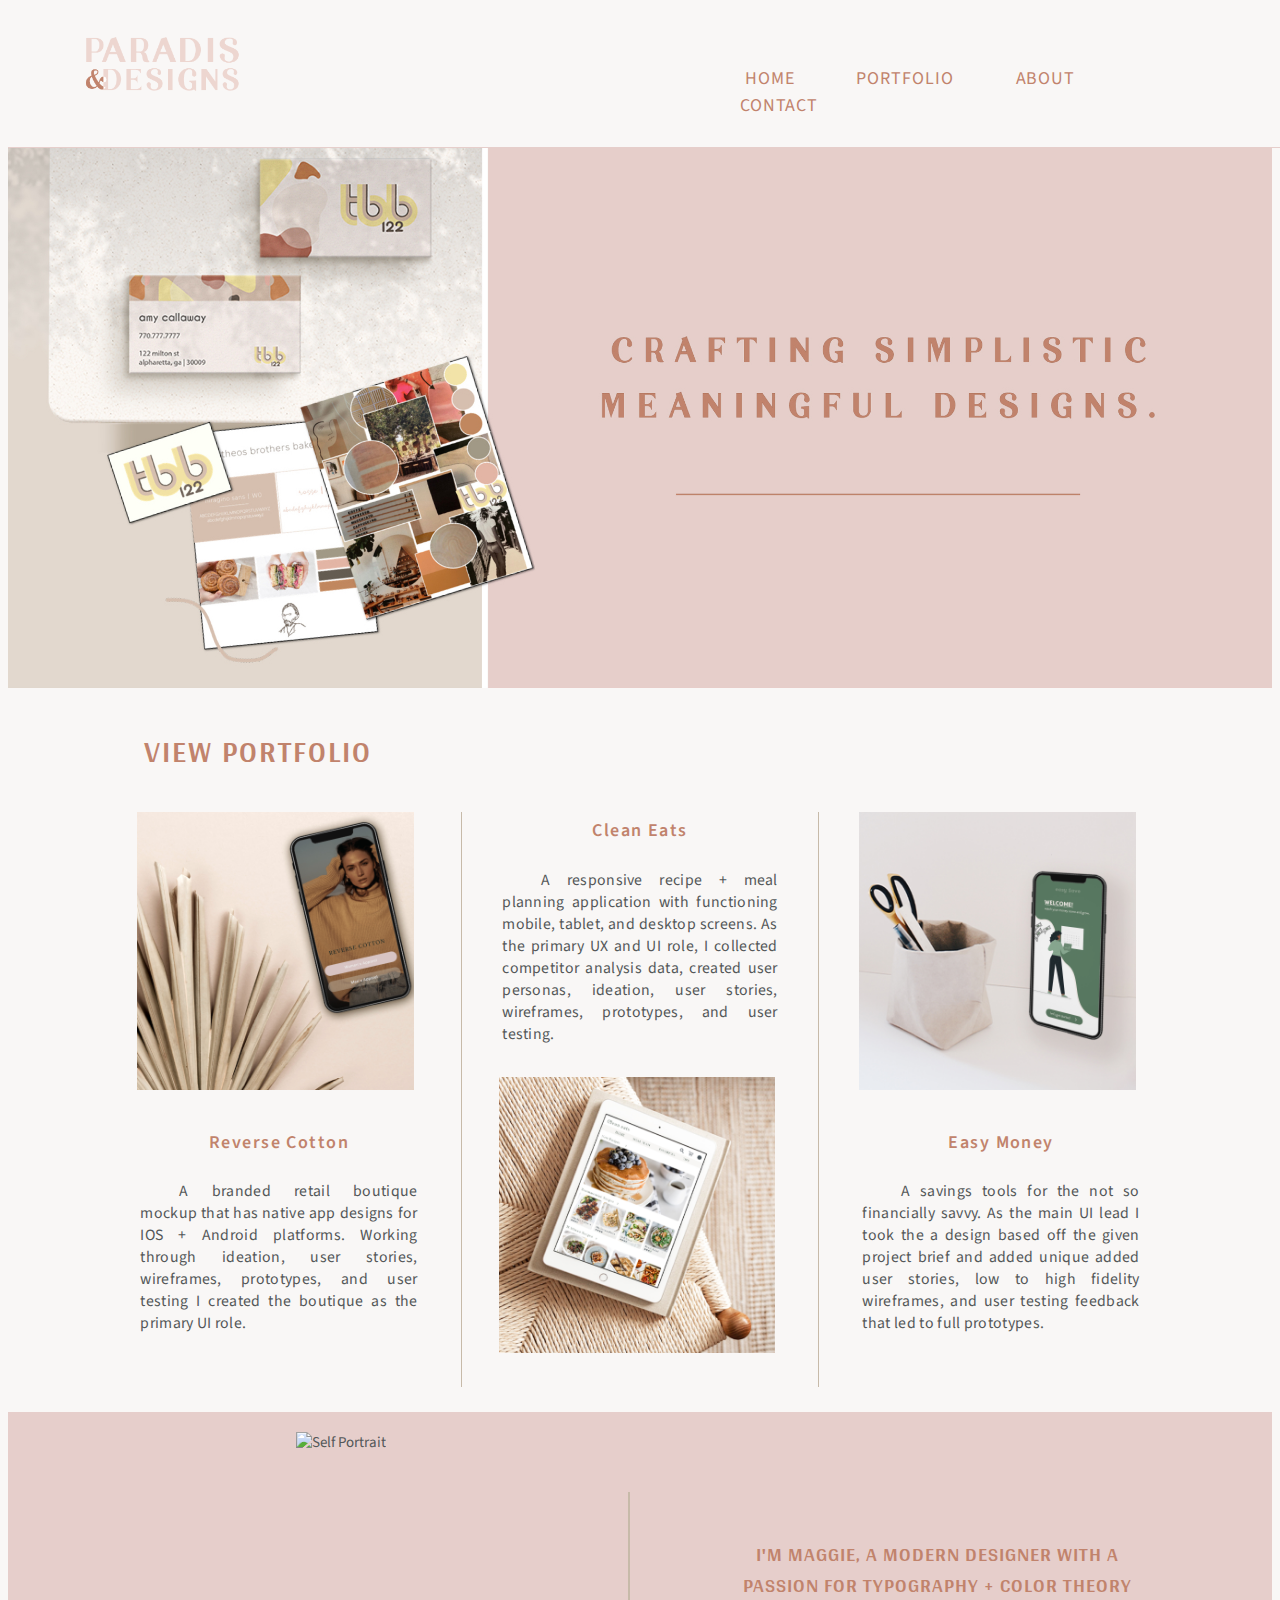
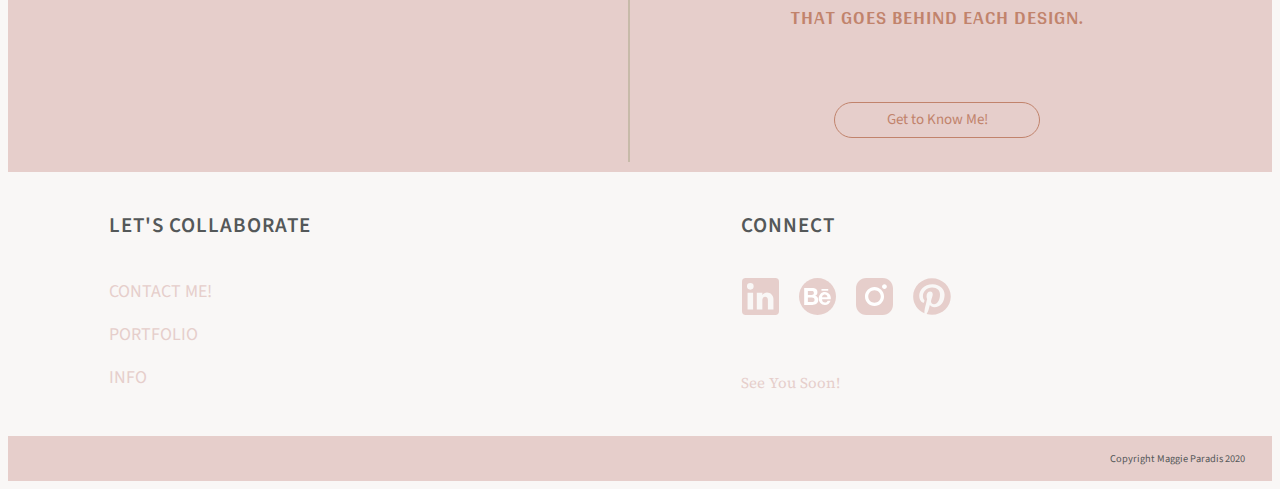
==== index.html @ 79bbbc3b "update layout style.css" ====
<!DOCTYPE html>
<html lang="en" dir="ltr">

<head>
  <meta http-equiv="Content-Type" content="text/html; charset=" charset="utf-8">
  <meta name="author" content="Maggie Paradis">
  <meta name="description" content="Design Portfolio, Ux/Ui Portfolio">
  <meta name="viewport" content="width=device-width, initial-scale=1">
  <title>maggieparadis</title>
  <link rel="stylesheet" type="text/css" href="https://necolas.github.io/normalize.css/8.0.1/normalize.css">
  <link rel="preconnect" href="https://fonts.gstatic.com">
  <link href="https://fonts.googleapis.com/css2?family=Source+Sans+Pro:wght@400;600&family=Source+Serif+Pro&display=swap" rel="stylesheet">
  <link rel="preconnect" href="https://fonts.gstatic.com">
  <link href="https://fonts.googleapis.com/css2?family=Arya:wght@700&display=swap" rel="stylesheet">
  <link rel="stylesheet" type="text/css" href="css/style.css">
  <link rel="apple-touch-icon" sizes="180x180" href="./favicon/apple-touch-icon.png">
  <link rel="icon" type="image/png" sizes="32x32" href="./favicon/favicon-32x32.png">
  <link rel="icon" type="image/png" sizes="16x16" href="./favicon/favicon-16x16.png">
  <link rel="manifest" href="./favicon/site.webmanifest">
  <link rel="mask-icon" href="./favicon/safari-pinned-tab.svg" color="#5bbad5">
  <meta name="msapplication-TileColor" content="#da532c">
  <meta name="theme-color" content="#ffffff">
  <script src="https://kit.fontawesome.com/acaf829432.js" crossorigin="anonymous"></script>
</head>

<body>
  <header>
    <div id="logo">
          <img class="logo" src="img/home/mylogo@x1.png" alt="Maggie Paradis Logo">
        </div>
        <nav class="navtoggle" id="myNavtoggle">
          <ul>
            <li><a href="index.html">Home</a></li>
            <li><a href="portfolio.html">Portfolio</a></li>
            <li><a href="about.html">About</a></li>
            <li><a href="#contact" onclick="navtoggle()">Contact</a></li>
            <li><a href="javascript:void(0);" class="icon" onclick="navtoggle()"><i class="fas fa-bars"></i></a></li>
          </ul>
        </nav>
  </header>
  <main>
    <div id="hero">
      <picture>
        <source srcset="img/home/hero@1x.jpg" media="(max-width:767px)">
        <img src="img/home/hero@2x.jpg" alt="Hero Graphic">
      </picture>
    </div>
    <div id="work">
      <h1>View Portfolio</h1>
      <div class="row">
        <div class="col-md-4">
          <div class="container">
            <a href="reversecotton.html" target="_self">
              <picture>
                <source srcset="img/home/reversecotton_home@1x.jpg" media="(max-width:767px)">
                <img src="img/home/reversecotton_home@2x.jpg" alt="Reverse Cotton Project">
              </picture>
              <h4>Reverse Cotton</h4>
            </a>
            <p>
              A branded retail boutique mockup that has native app designs for
              IOS + Android platforms. Working through ideation, user stories, wireframes, prototypes, and user testing I created the boutique as the primary UI role.
            </p>
          </div>
        </div>
        <div class="col-md-4">
          <div class="vl">
          <div class="container">
            <a href="cleaneats.html" target="_self">
              <h4>Clean Eats</h4>
            </a>
            <p>A responsive recipe + meal planning application
              with functioning mobile, tablet, and desktop screens. As the primary UX and UI role,
              I collected competitor analysis data, created user personas, ideation, user stories,
              wireframes, prototypes, and user testing.
            </p>
            <a href="cleaneats.html" target="_self">
              <picture>
                <source srcset="img/home/cleaneats_home@1x.jpg" media="(max-width:767px)">
                <img src="img/home/cleaneats_home@2x.jpg" alt="Clean Eats Project">
              </picture>
            </a>
          </div>
        </div>
      </div>
        <div class="col-md-4">
          <div class="container">
            <a href="easysave.html" target="_self">
              <picture>
                <source srcset="img/home/easysave_home@1x.jpg" media="(max-width:767px)">
                <img src="img/home/easysave_home@2x.jpg" alt="Easy Money Project">
              </picture>
              <h4>Easy Money</h4>
            </a>
            <p>A savings tools for the not so financially savvy. As the main UI lead I took the a design based off the given project brief and added unique added user stories,
              low to high fidelity wireframes, and user testing feedback that led to full prototypes.</p>
          </div>
        </div>
      </div>
    </div>
    <div id="about">
      <div class="container">
        <div class="col-md-6">
          <div class="vl"></div>
          <div id="homeportrait">
            <picture>
              <source srcset="img/home/homeportrait_@1x.png" media="(max-width:767px)">
              <img src="img/home/homeportrait_@2x.png" alt="Self Portrait">
            </picture>
          </div>
          </div>
        <h2>
          I'm Maggie, a modern Designer with a<span>
            passion for typography + color theory</span><span> that goes behind each design.</span>
        </h2>
        <div class="container">
          <a href="about.html" class="button" target="_self">Get to Know Me!</a>
        </div>
      </div>
    </div>
  </main>
  <footer>
    <div id="contact">
      <div class="row">
        <div class="col-md-6">
          <h4>Let's Collaborate</h4>
          <div class="button-contact">
            <a href="mailto:maggieparadis@gmail.com">Contact Me!</a>
          </div>
          <div class="button-contact">
            <a href="portfolio.html">Portfolio</a>
          </div>
          <div class="button-contact">
            <a href="about.html">Info</a>
          </div>
        </div>
        <div class="col-md-6">
          <h4>Connect</h4>
          <div class="button-social">
            <a href="https://www.linkedin.com/in/maggie-paradis/" target="_blank" class="button-social-li">
              <img src="img/icons/linkedin-logo.svg" alt="Maggie Paradis Linkedin"></a>
            <a href="https://www.behance.net/maggieparadis" target="_blank">
              <img src="img/icons/behance-logo.svg" alt="Maggie Paradis Behance"></a>
            <a href="https://www.instagram.com/cheeseburger_n_paradis/?hl=en" target="_blank">
              <img src="img/icons/instagram-logo.svg" alt="Maggie Paradis Instagram"></a>
            <a href="https://www.pinterest.com/maggieparadis/" target="_blank">
              <img src="img/icons/pinterest-logo.svg" alt="Maggie Paradis Pinterest"></a>
          </div>
          <br>
          <h5> See You Soon! </h5>
        </div>
      </div>
    </div>
    <div id="copyright">
      <div class="row">
        <p>Copyright Maggie Paradis 2020</p>
      </div>
    </div>
  </footer>
  <script src="https://code.jquery.com/jquery-3.5.1.min.js" integrity="sha256-9/aliU8dGd2tb6OSsuzixeV4y/faTqgFtohetphbbj0=" crossorigin="anonymous"></script>
  <script src="js/scripts.js"></script>
</body>

</html>
---- css/style.css ----
/*
Colors used:
background-color: #f9f7f6;
Primary Color (pink): #e6cecb;
Secondary Color (tan): #c7baa9;
Secondary Color (burnt orange): #c1836c;
Typography Color (gray): #545859;
*/
* {
  box-sizing: border-box;
}

body {
  background-color: #f9f7f6;
  font-family: 'Source Sans Pro', sans-serif;
  font-size: 14px;
  /* Sets the font size to 16px */
  font-weight: 400;
  /* Sets the font weight to 300 */
  line-height: 1.5;
  /* Sets the line-height to 1.6 * the font-size */
  color: #545859;
}

header {
  position: fixed;
  width: 100%;
}

main {
  background-color: #f9f7f6;
  margin-top: 64px;
  display: inline-block;
}

footer {
  background-color: #f9f7f6;
  height: auto;
  padding-top: 10px;
}

h1 {
  font-family: 'Arya', sans-serif;
  font-size: 1.5em;
  font-weight: 700;
  letter-spacing: 2px;
  text-transform: uppercase;
  color: #c1836c;
}

h2 {
  font-family: 'Arya', sans-serif;
  font-size: 1em;
  font-weight: 700;
  text-transform: uppercase;
  letter-spacing: 1px;
}

h3 {
  font-family: 'Arya', sans-serif;
  font-weight: 700;
  letter-spacing: 1px;
  text-transform: uppercase;
}

h4 {
  font-weight: 600;
  font-size: 1.05em;
  letter-spacing: .08em;
}

h5 {
  font-family: 'Source Serif Pro', serif;
  font-size: 12px;
  font-weight: 400;
  text-transform: uppercase;
  text-decoration: underline;
}

img {
  width: 100%
}

/*layout styling*/
#logo {
  background-color: #f9f7f6;
  padding: 2px 14px;
  width: 100%;
  border-bottom: 1px solid #e6cecb;
}

.logo {
  margin: 15px 0px 6px 10px;
  /* Adds 10px top, 5px right, 15px bottom, 5px left */
  width: 30%;
}

.navtoggle li:not(:last-child) {
  display: none;
}

.navtoggle, .navtoggle.responsive {
  position: relative;
}

.navtoggle li .icon {
  position: fixed;
  display: inline-block;
  left: 80%;
  top: 3.5%;
  font-size: 20px;
}

.navtoggle.responsive nav {
  padding: 24px 0px 0px;
}

.navtoggle.responsive li {
  display: block;
  padding: 10px 0;
  border-bottom: 1px solid #e6cecb;
}

.navtoggle.responsive li:last-child {
  padding: 0 0px 10px;
  border-bottom: none;
}

nav>ul {
  background-color: #f9f7f6;
  list-style-type: none;
  padding: 0px 15px 0px 8px;
  margin: 0% 0% 0% 60%;
  text-indent: 5px;
  display: block;
}

nav>ul>li>a {
  font-family: 'Source Sans Pro', sans-serif;
  font-size: 12px;
  text-transform: uppercase;
  font-weight: 400;
  color: #c1836c;
}

.container {
  padding: 0 14px;
}

/* home page layout */
#hero,
#work {
  /* id selector */
  display: inline-block;
}

#work h1 {
  text-align: left;
  margin: 6px 14px 14px 26px;
}

#work .row,
#portfolio .row {
  display: inline-block;
  text-align: left;
  margin: 0px 10px;
}

#about {
  /* id selector */
  display: inline-block;
  background-color: #e6cecb;
  text-align: center;
}

#homeportrait {
  display: inline-block;
  margin-top: 10px;
  width: 60%;
}

#about h2 {
  display: inline-block;
  color: #c1836c;
  text-transform: uppercase;
  letter-spacing: 1px;
  margin: 0px;
  padding: 0px 13px 20px 13px;
}

/* about page layout */
#meetmaggie {
  text-align: center;
  padding: 8% 8% 2% 8%;
  font-size: 12px;
}

#meetmaggie p {
  padding-left: 1%;
  padding-right: 1%;
  text-align: justify;
}

#meetmaggie .lets_connect h4 {
  text-align: center;
  text-transform: uppercase;
  letter-spacing: .01em;
  margin-top: 8%;
  color: #e6cecb;
}

#skills_tools {
  background-color: #e6cecb;
  text-align: center;
  padding: 10px 14px 10px 14px;
  font-size: 12px;
  border-bottom: 1px solid #e6cecb;
}

/* portfolio page layout */
#portfolio {
  border-bottom: 1px solid #e6cecb;
}

#portfolio h1 {
  text-align: left;
  margin: 10px 14px 14px 12px;
}

#portfolio h4 {
  display: inline-block;
  letter-spacing: 1px;
  margin: 5px 0px 20px 0px;
  color: #545859;
}

#portfolio p {
  display: inline-block;
  letter-spacing: 1px;
  margin: 5px 0px 20px 0px;
  color: #545859;
}

/* independent project page layouts pp=ui/ux pp_graphics=graphic design */
#pp {
  line-height: 0px;
  padding: 4% 10%;
  border-bottom: 1px solid #e6cecb;
}

#pp_graphics {
  padding: 1% 10%;
  border-bottom: 1px solid #e6cecb;
}

#pp h1, #pp_graphics h1 {
  text-align: center;
  display: block;
  font-size: 14px;
}

#pp p, #pp_graphics p {
  margin: 0px 0px 5px 0px;
  line-height: 1.3em;
  letter-spacing: .5px;
  font-size: 10px;
}

#pp p {
  padding: 1% 13% 3% 13%;
  text-align: center;
}

#pp_graphics p {
  padding: 0% 4% 3% 4%;
  text-align: justify;
}

#pp span {
  display: block;
}

/* footer layout */
#contact {
  text-align: left;
}

#contact .col-md-6 {
  padding-left: 8%;
}

#contact h4 {
  text-transform: uppercase;
  margin-bottom: 10px;
}

#contact h5 {
  color: #e6cecb;
  text-decoration: none;
  text-transform: none;
  margin-top: 2%;
}

#copyright {
  background-color: #e6cecb;
  padding: 2px;
  font-size: 8px;
  text-align: right;
}

#copyright p {
  padding-right: 3%;
  letter-spacing: 5%;
}

/* links and buttons */
a {
  color: #c1836c;
  text-decoration: none;
  /* No underlining */
}

a:hover {
  color: #c7baa9;
  text-decoration: underline;
  /* Underlining when hovering over a link */
}

.button {
  margin-bottom: 18px;
  display: inline-block;
  background-color: transparent;
  color: #c1836c;
  text-align: center;
  padding: 6px;
  border: 1px solid #c1836c;
  border-radius: 18px;
  width: 50%;
  transition: 0.2s opacity;
}

.button:hover {
  background-color: #c7baa9;
  color: #e6cecb;
  border: 1px solid #e6cecb;
  text-decoration: none;
}

.button-contact>a {
  align-items: center;
  display: inline-block;
  text-transform: uppercase;
  font-size: 12px;
  color: #e6cecb;
  margin: 0px;
}

.button-contact:hover {
  opacity: .6;
}

.button-social>a {
  display: inline-block;
  margin-left: 1px;
  margin-right: 4px;
  width: 7%;
}

/* ==============================
Medium devices (640px and larger)
================================= */
@media only screen and (min-width: 640px) {
  .col-md-6 {
    width: 50%;
  }

  .col-md-4 {
    width: 30%;
  }

  .col-md-6 {
    float: left;
  }

  main {
    background-color: #f9f7f6;
    margin-top: 14%;
    height: auto;
  }

  body {
    font-size: 15px;
  }

  header {
    background-color: #f9f7f6;
    padding: 6px 14px;
    width: 100%;
    display: inline-block;
    border-bottom: 1px solid #e6cecb;
  }

  #logo {
    border-bottom: none;
    display: inline-block;
    padding: 0px;
    width: auto;
  }

  .logo {
    margin-top: 8%;
    width: 150px;
  }

  .navtoggle li:not(:last-child) {
    display: inline-block;
  }

  .navtoggle li:last-child {
    display: none;
  }

  nav {
    display: inline-block;
    width: 52%;
    float: right;
    margin-top: 0%;
  }

  nav>ul {
    margin: 2.5em 0 1.2em 0;
    padding: 0px;
  }

  nav>ul>li>a {
    padding-right: 1em;
    font-family: 'Source Sans Pro', sans-serif;
    font-size: 15px;
    text-transform: uppercase;
    font-weight: 400;
    color: #c1836c;
  }

  /* home page layout */
  #hero {
    width: 100%;
  }

  #work {
    display: inline-table;
    margin: 0px;
    padding: 10px 8px 35px 8px;
  }

  #work h1 {
    margin-top: 8px;
    padding-left: 5%;
    padding-bottom: 10px;
  }

  #work h4 {
    margin: 5px 0px;
  }

  #work p {
    margin-top: 8px;
    font-size: 11px;
    line-height: normal;
    text-align: justify;
    text-indent: 14%;
    letter-spacing: .02em;
    padding: 0px 3px;
  }

  #work .row {
    text-align: center;
  }

  .col-md-4 {
    display: inline-table;
    vertical-align: text-top;
  }
  #work .vl {
    display: inline-grid;
    border-left: 1px solid #c7baa9;
    border-right: 1px solid #c7baa9;
  }

  #about {
    padding: 10px 0px;
  }

  #about .col-md-6 {
    display: inline-block;
  }

  #about h2 {
    float: right;
    font-size: 10px;
    text-align: center;
    margin-top: 2%;
    padding: 8% 8% 5% 0%;
    line-height: 1.6em;
  }

  #about .vl {
    display: inline-table;
    border: 1px solid #c7baa9;
    width: 1px;
    height: 170px;
    float: right;
    margin-right: 10px;
    margin-top: 30px;
  }

  #about span {
    display: block;
  }

  /* about page layout */
  #meetmaggie {
    display: inline-block;
    padding: 3%;
    height: auto;
    border-bottom: none
  }

  #meetmaggie h1 {
    margin-top: 8px;
    letter-spacing: 1px;
  }

  #meetmaggie p {
    padding: 1.5% 6% 0% 8%;
    font-kerning: auto;
    letter-spacing: .25px;
    text-align: justify;
  }

  #meetmaggie .lets_connect h4 {
    margin-top: 5%;
    word-spacing: .03em;
  }

  #skills_tools {
    background-color: #e6cecb;
    height: auto;
    text-align: center;
    letter-spacing: 1px;
    border-bottom: 1px solid #e6cecb;
  }

  #skills_tools h3 {
    font-size: 1.3em;
    margin-bottom: 18px;
  }

  #skills_tools p {
    font-size: 11px;
    line-height: 1.87em;
  }

  #skills_tools span {
    display: block;
  }

  /* portfolio page layout */
  #portfolio {
    background-color: #f9f7f6;
  }

  #portfolio .col-md-6 {
    padding: 1%;
  }

  #portfolio h1 {
    padding: 3% 2% 2% 3%;
    margin: 0;
  }

  /* independent project page layouts pp=ui/ux pp_graphics=graphic design */

#pp h1,
#pp_graphics h1 {
  font-size: 1.2em;
  letter-spacing: .25em;
  word-spacing: .2em;
}

#pp p,
#pp_graphics p {
  font-size: .75em;
  line-height: 1.5em;
}

/* footer layout */
#contact {
  display: block;
}

#contact .col-md-6 {
  text-align: left;
}

#contact h4 {
  margin-bottom: 1em;
  letter-spacing: 1px;
}

.row::after {
  content: "";
  clear: both;
  display: table;
}

#copyright p {
  margin: 0px;
  padding: 1% 2%;
}

/* buttons */
.button {
  width: 25%;
}

.button:hover {
  background-color: #c7baa9;
  color: #ffffff;
  border: 1px solid #e6cecb;
  text-decoration: none;
}

.button-contact {
  text-align: left;
  display: block;
}

.button-social>a {
  margin-right: .5em;
  width: 12%;
}
}

/* ==============================
Large devices (1024px or larger)
================================= */
@media only screen and (min-width: 1024px) {
  main {
    margin-top: 8%;
  }

  .container {
    max-width: 1200px;
    margin-left: auto;
    margin-right: auto;
  }

  header {
    background-color: #f9f7f6;
    padding: 10px 20px;
    width: 100%;
    display: inline-block;
    border-bottom: 1px solid #e6cecb;
  }

  #logo {
    border-bottom: none;
    display: inline-block;
    padding-bottom: 5px;
    width: auto;
  }

  .logo {
    margin-top: 8%;
    margin-left: 30%;
    width: 170px;
  }

  .navtoggle li:not(:last-child) {
    display: inline-block;
  }

  .navtoggle li:last-child {
    display: none;
  }

  nav {
    display: inline-block;
    width: 43%;
    float: right;
    margin-top: .75%;
  }

  nav>ul {
    margin: 2.5em 0 1.2em 0;
    padding: 0px;
  }

  nav>ul>li>a {
    padding-right: 3em;
    font-family: 'Source Sans Pro', sans-serif;
    font-size: 1.2em;
    letter-spacing: .05em;
    text-transform: uppercase;
    font-weight: 400;
    color: #c1836c;
  }

  /* home page layout */
  #work {
    padding: 2%;
  }

  #work h1 {
    font-size: 2em;
    padding-left: 7%;
    padding-bottom: 2%;
  }

  #work h4 {
    font-size: 1.2em;
  }

  #work p {
    font-size: 1.05em;
    padding: 5% 8%;
    line-height: 1.4em;
    text-align: justify;
  }

  #work img {
    padding: 0% 9% 8% 7%;
  }

  #about {
    width: 100%;
  }

  #about h2 {
    font-size: 1.3em;
    padding-top: 8%;
    padding-bottom: 1%;
    line-height: 1.6em;
  }
  #about .vl {
    display: inline-table;
    border: 1px solid #c7baa9;
    width: 1px;
    height: 270px;
    float: right;
    margin-right: 10px;
    margin-top: 70px;
  }
  #meetmaggie {
    display: inline-block;
    padding: 3%;
    margin-top: 22px;
    height: auto;
    border-bottom: none
  }

  #meetmaggie img {
    padding-top: 2%;
    width: 80%;
  }

  #meetmaggie h1 {
    font-size: 2em;
    margin-top: 10%;
    padding-left: 1%;
  }

  #meetmaggie p {
    font-size: 1.2em;
    line-height: 1.8em;
    padding-top: 8%;
    padding-left: 8%;
    padding-right: 15%;
  }

  #meetmaggie .lets_connect h4 {
    text-align: center;
    font-size: 1.5em;
    text-transform: uppercase;
    padding-right: 8%;
    margin-top: 10%;
    color: #e6cecb;
    word-spacing: .15em;
  }

  #skills_tools h3 {
    font-size: 1.6em;
  }

  #skills_tools p {
    font-size: 1.25em;
  }

  #portfolio {
    padding: 0% 2%;
    width: 100%;
  }

  #portfolio .row {
    padding: 0% 7%;
  }

  #portfolio h1 {
    font-size: 1.9em;
    padding-bottom: 1%;
    margin-left: 6%;
  }

  #pp, #pp_graphics {
    padding: 2% 20%;
  }

  #pp_graphics .row {
    padding-bottom: 8px;
  }

  #pp h1,
  #pp_graphics h1 {
    font-size: 1.7em;
    letter-spacing: .25em;
    word-spacing: .25em;
  }

  #pp p,
  #pp_graphics p {
    font-size: 1em;
    padding-bottom: 8px;
    margin-bottom: 10px;
  }

  #contact h4 {
    padding-bottom: 3%;
    font-size: 1.4em;
  }

  #contact a {
    padding-bottom: 3%;
    font-size: 1.2em;
  }

  #contact h5 {
    margin-top: 2%;
    padding-bottom: 3%;
    float: left;
    font-size: 1em;
    color: #e6cecb;
    text-decoration: none;
    text-transform: none;
  }

  #copyright p {
    font-size: 1.3em;
  }

  .button {
    margin-top: 5%;
    margin-left: 2%;
    width: 18%;
  }

  .button-social>a {
    margin-left: 1px;
    margin-right: 3%;
    width: 7%;
  }
}

/* ==============================
X-large devices (1440px or larger)
================================= */
@media only screen and (min-width: 1440px) {}
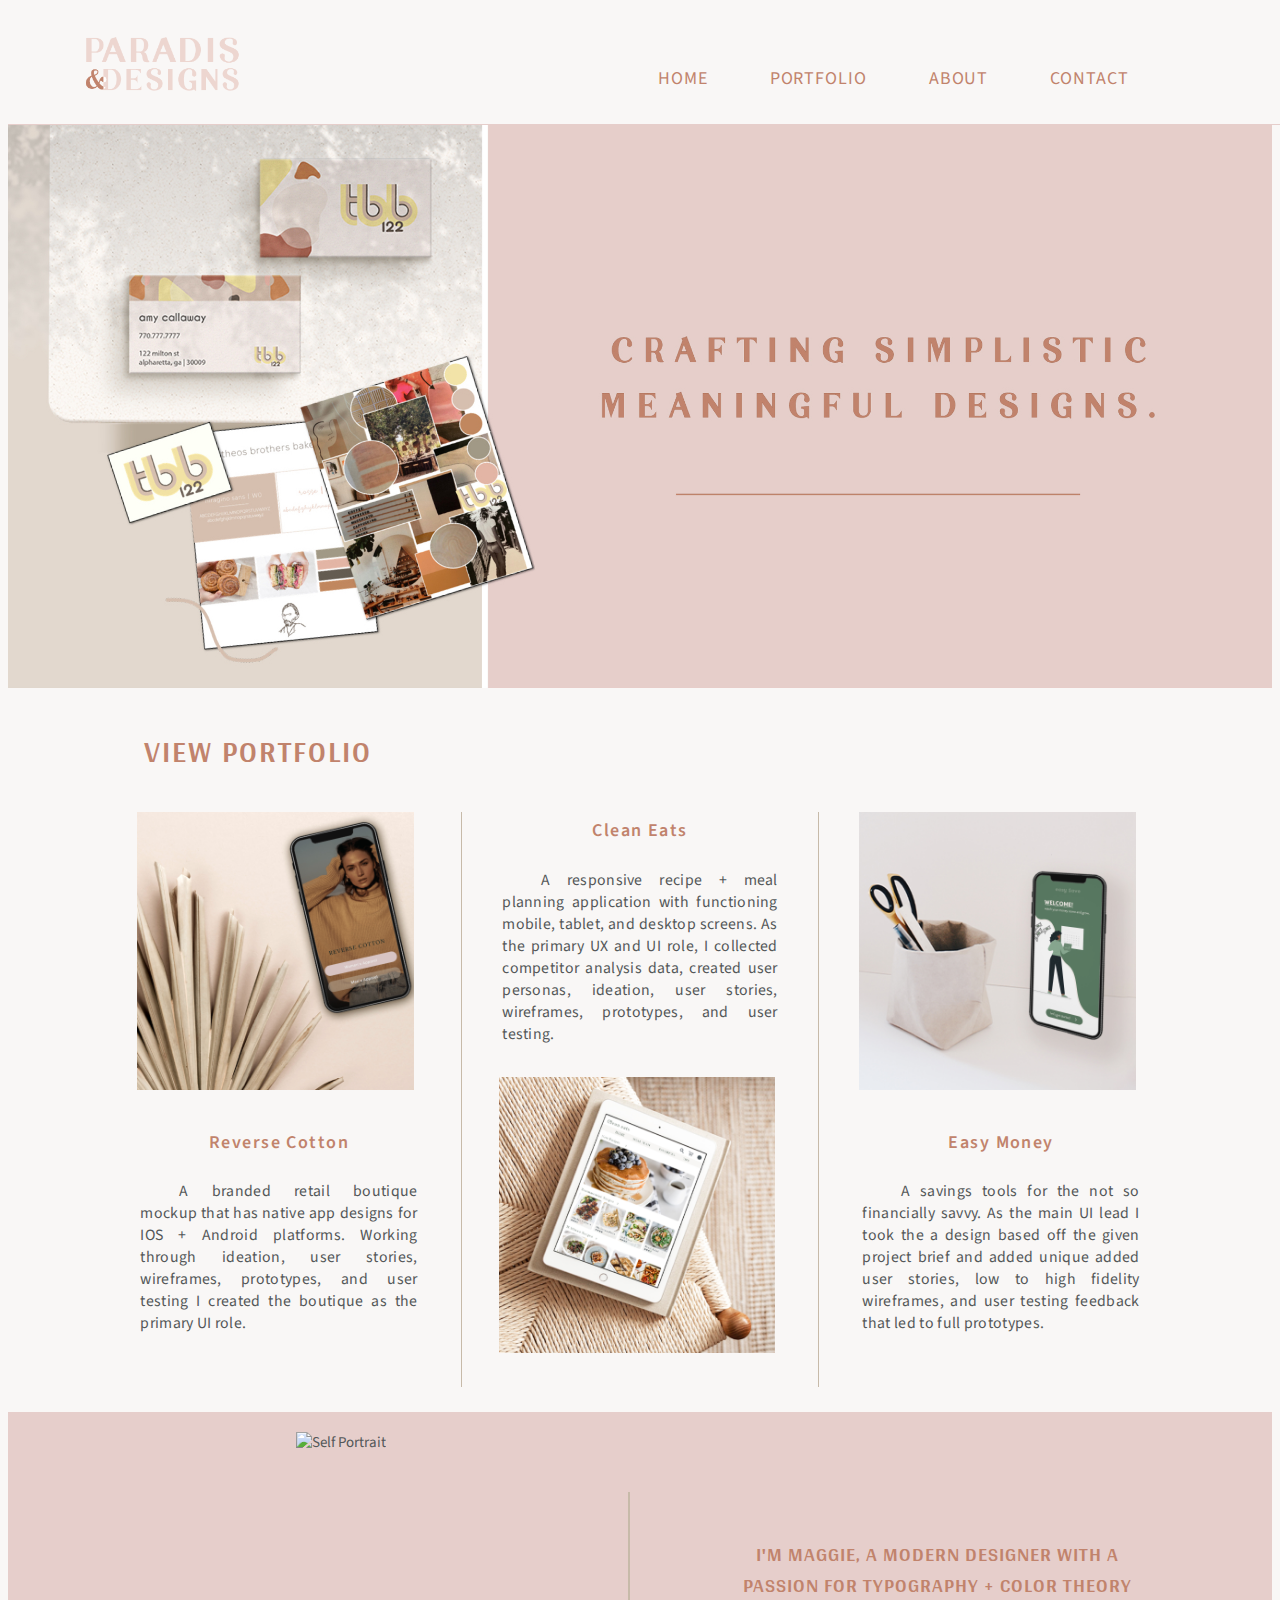
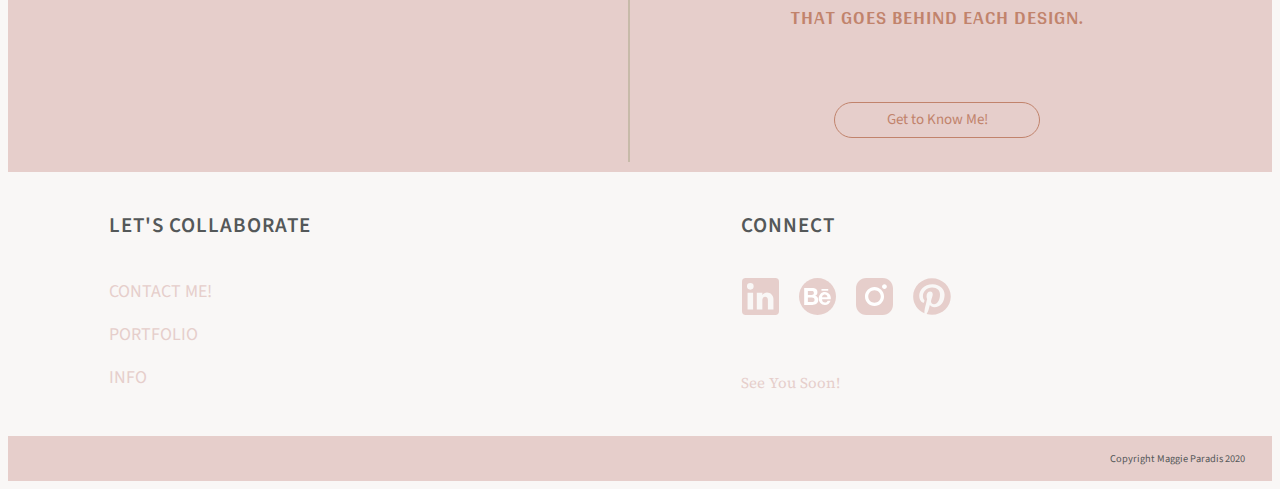
==== commit 8111034a: "update favicon links" ====
--- a/index.html
+++ b/index.html
@@ -2,7 +2,7 @@
 <html lang="en" dir="ltr">
 
 <head>
-  <meta http-equiv="Content-Type" content="text/html; charset=" charset="utf-8">
+  <meta content="text/html; charset=UTF-8" http-equiv="content-type">
   <meta name="author" content="Maggie Paradis">
   <meta name="description" content="Design Portfolio, Ux/Ui Portfolio">
   <meta name="viewport" content="width=device-width, initial-scale=1">
@@ -26,17 +26,17 @@
 <body>
   <header>
     <div id="logo">
-          <img class="logo" src="img/home/mylogo@x1.png" alt="Maggie Paradis Logo">
-        </div>
-        <nav class="navtoggle" id="myNavtoggle">
-          <ul>
-            <li><a href="index.html">Home</a></li>
-            <li><a href="portfolio.html">Portfolio</a></li>
-            <li><a href="about.html">About</a></li>
-            <li><a href="#contact" onclick="navtoggle()">Contact</a></li>
-            <li><a href="javascript:void(0);" class="icon" onclick="navtoggle()"><i class="fas fa-bars"></i></a></li>
-          </ul>
-        </nav>
+      <img class="logo" src="img/home/mylogo@x1.png" alt="Maggie Paradis Logo">
+    </div>
+    <nav class="navtoggle" id="myNavtoggle">
+      <ul>
+        <li><a href="index.html">Home</a></li>
+        <li><a href="portfolio.html">Portfolio</a></li>
+        <li><a href="about.html">About</a></li>
+        <li><a href="#contact" onclick="navtoggle()">Contact</a></li>
+        <li><a href="javascript:void(0);" class="icon" onclick="navtoggle()"><i class="fas fa-bars"></i></a></li>
+      </ul>
+    </nav>
   </header>
   <main>
     <div id="hero">
@@ -63,10 +63,35 @@
             </p>
           </div>
         </div>
-        <div class="col-md-4">
-          <div class="vl">
+        <div class="seen">
+          <div class="col-md-4">
+            <div class="vl">
+              <div class="container">
+                <a href="cleaneats.html" target="_self">
+                  <h4>Clean Eats</h4>
+                </a>
+                <p>A responsive recipe + meal planning application
+                  with functioning mobile, tablet, and desktop screens. As the primary UX and UI role,
+                  I collected competitor analysis data, created user personas, ideation, user stories,
+                  wireframes, prototypes, and user testing.
+                </p>
+                <a href="cleaneats.html" target="_self">
+                  <picture>
+                    <source srcset="img/home/cleaneats_home@1x.jpg" media="(max-width:767px)">
+                    <img src="img/home/cleaneats_home@2x.jpg" alt="Clean Eats Project">
+                  </picture>
+                </a>
+              </div>
+            </div>
+          </div>
+        </div>
+        <div class="hide">
           <div class="container">
             <a href="cleaneats.html" target="_self">
+              <picture>
+                <source srcset="img/home/cleaneats_home@1x.jpg" media="(max-width:767px)">
+                <img src="img/home/cleaneats_home@2x.jpg" alt="Clean Eats Project">
+              </picture>
               <h4>Clean Eats</h4>
             </a>
             <p>A responsive recipe + meal planning application
@@ -74,15 +99,8 @@
               I collected competitor analysis data, created user personas, ideation, user stories,
               wireframes, prototypes, and user testing.
             </p>
-            <a href="cleaneats.html" target="_self">
-              <picture>
-                <source srcset="img/home/cleaneats_home@1x.jpg" media="(max-width:767px)">
-                <img src="img/home/cleaneats_home@2x.jpg" alt="Clean Eats Project">
-              </picture>
-            </a>
           </div>
         </div>
-      </div>
         <div class="col-md-4">
           <div class="container">
             <a href="easysave.html" target="_self">
@@ -108,7 +126,7 @@
               <img src="img/home/homeportrait_@2x.png" alt="Self Portrait">
             </picture>
           </div>
-          </div>
+        </div>
         <h2>
           I'm Maggie, a modern Designer with a<span>
             passion for typography + color theory</span><span> that goes behind each design.</span>
--- a/css/style.css
+++ b/css/style.css
@@ -25,6 +25,7 @@
 header {
   position: fixed;
   width: 100%;
+  z-index: 1;
 }
 
 main {
@@ -158,14 +159,15 @@
   text-align: left;
   margin: 6px 14px 14px 26px;
 }
-
 #work .row,
 #portfolio .row {
   display: inline-block;
   text-align: left;
   margin: 0px 10px;
 }
-
+.seen {
+  display: none;
+}
 #about {
   /* id selector */
   display: inline-block;
@@ -220,6 +222,7 @@
 /* portfolio page layout */
 #portfolio {
   border-bottom: 1px solid #e6cecb;
+  z-index: -1;
 }
 
 #portfolio h1 {
@@ -253,7 +256,7 @@
   border-bottom: 1px solid #e6cecb;
 }
 
-#pp h1, #pp_graphics h1 {
+#pp h1, #pp_graphics h1, #du h1 {
   text-align: center;
   display: block;
   font-size: 14px;
@@ -278,6 +281,71 @@
 
 #pp span {
   display: block;
+}
+/* Dress Up Layout */
+#du main {
+border-bottom: 1px solid #e6cecb;
+padding-bottom: 3%;
+}
+
+#du p {
+  text-align: justify;
+  font-size: 10px;
+  padding: 0% 16%;
+}
+/* Slideshow container */
+.slideshow-container {
+  max-width: 100%;
+  padding: 0% 14%;
+}
+
+/* Hide the images by default */
+.mySlides {
+  display: none;
+}
+
+/* Number text (1/3 etc) */
+.numbertext {
+  color: #c1836c;
+  font-size: 9px;
+  padding: 4px 12px 5px 12px;
+  text-align: right;
+  top: 0;
+}
+
+/* The dots/bullets/indicators */
+.dot {
+  margin-top: 15px;
+  cursor: pointer;
+  height: 10px;
+  width: 10px;
+  margin: 0 2px;
+  background-color: #c1836c;
+  border-radius: 50%;
+  display: inline-block;
+  transition: background-color 0.6s ease;
+}
+
+.active, .dot:hover {
+  background-color: #717171;
+}
+
+/* Fading animation */
+.fade {
+  -webkit-animation-name: fade;
+  -webkit-animation-duration: 1.5s;
+  animation-name: fade;
+  animation-duration: 1.5s;
+}
+
+@-webkit-keyframes fade {
+  from {opacity: .4}
+  to {opacity: 1}
+}
+
+@keyframes fade {
+  from {opacity: .4}
+  to {opacity: 1}
 }
 
 /* footer layout */
@@ -365,7 +433,6 @@
   margin-right: 4px;
   width: 7%;
 }
-
 /* ==============================
 Medium devices (640px and larger)
 ================================= */
@@ -384,7 +451,7 @@
 
   main {
     background-color: #f9f7f6;
-    margin-top: 14%;
+    margin-top: 14.75%;
     height: auto;
   }
 
@@ -395,8 +462,9 @@
   header {
     background-color: #f9f7f6;
     padding: 6px 14px;
-    width: 100%;
-    display: inline-block;
+    min-width: 100%;
+    display: inline-block;
+    position: fixed;
     border-bottom: 1px solid #e6cecb;
   }
 
@@ -411,7 +479,9 @@
     margin-top: 8%;
     width: 150px;
   }
-
+  .navtoggle.responsive li {
+    border-bottom: none;
+  }
   .navtoggle li:not(:last-child) {
     display: inline-block;
   }
@@ -451,7 +521,12 @@
     margin: 0px;
     padding: 10px 8px 35px 8px;
   }
-
+  .seen {
+    display: contents;
+  }
+  .hide {
+    display: none;
+  }
   #work h1 {
     margin-top: 8px;
     padding-left: 5%;
@@ -565,10 +640,6 @@
   }
 
   /* portfolio page layout */
-  #portfolio {
-    background-color: #f9f7f6;
-  }
-
   #portfolio .col-md-6 {
     padding: 1%;
   }
@@ -581,14 +652,14 @@
   /* independent project page layouts pp=ui/ux pp_graphics=graphic design */
 
 #pp h1,
-#pp_graphics h1 {
+#pp_graphics h1, #du h1 {
   font-size: 1.2em;
   letter-spacing: .25em;
   word-spacing: .2em;
 }
 
 #pp p,
-#pp_graphics p {
+#pp_graphics p, #du p {
   font-size: .75em;
   line-height: 1.5em;
 }
@@ -619,6 +690,9 @@
 }
 
 /* buttons */
+.dot {
+  margin-top: 25px;
+}
 .button {
   width: 25%;
 }
@@ -685,8 +759,9 @@
   }
 
   nav {
-    display: inline-block;
-    width: 43%;
+    background-color: #f9f7f6;
+    display: inline-block;
+    width: 50%;
     float: right;
     margin-top: .75%;
   }
@@ -820,19 +895,25 @@
   }
 
   #pp h1,
-  #pp_graphics h1 {
+  #pp_graphics h1, #du h1 {
     font-size: 1.7em;
     letter-spacing: .25em;
     word-spacing: .25em;
   }
 
   #pp p,
-  #pp_graphics p {
+  #pp_graphics p, #du p {
     font-size: 1em;
     padding-bottom: 8px;
     margin-bottom: 10px;
   }
-
+  #du {
+    padding: 3% 10%;
+  }
+  #du p {
+    padding-left: 20%;
+    padding-right: 20%;
+}
   #contact h4 {
     padding-bottom: 3%;
     font-size: 1.4em;
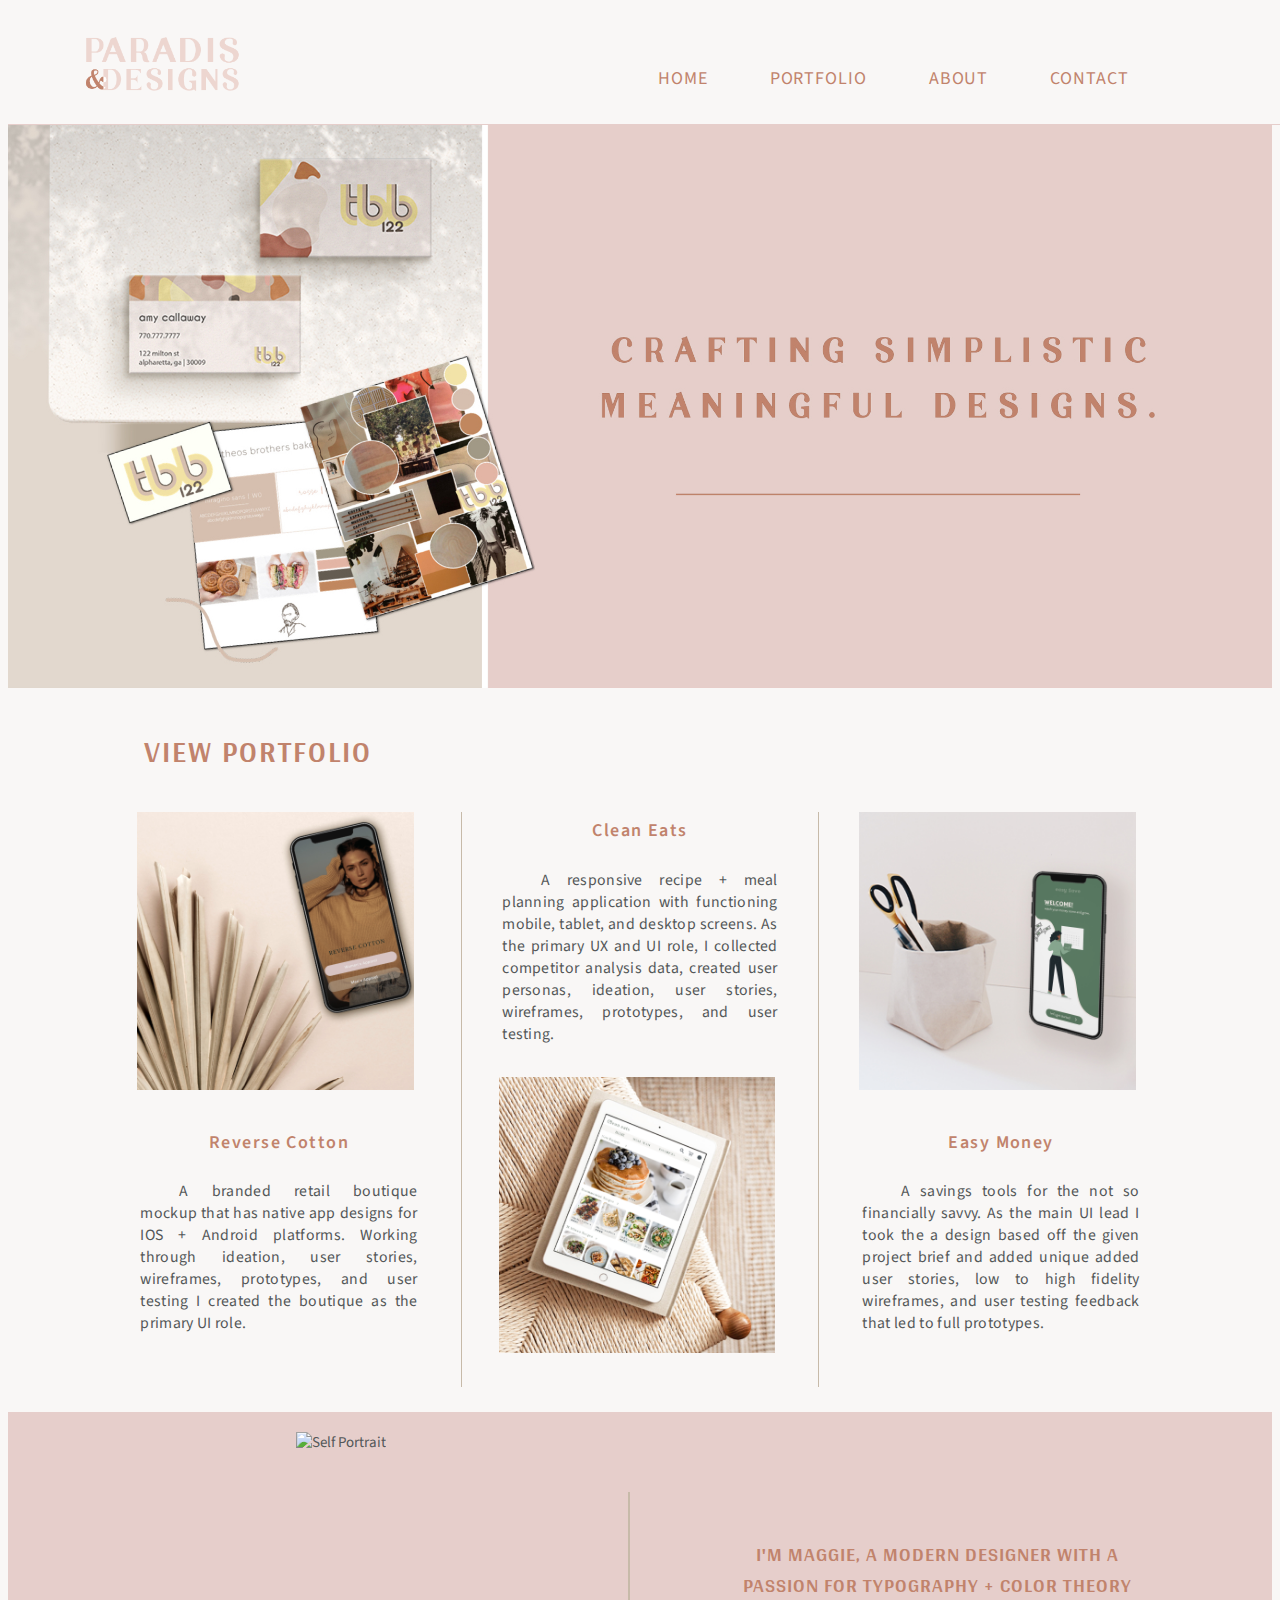
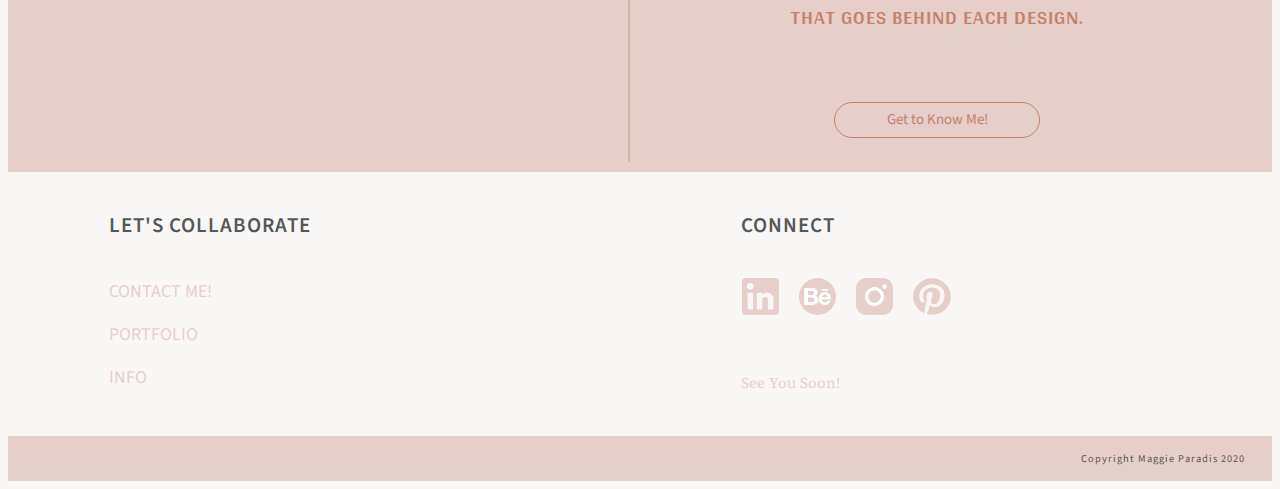
==== commit e47ac5d8: "update hover" ====
--- a/index.html
+++ b/index.html
@@ -46,7 +46,7 @@
       </picture>
     </div>
     <div id="work">
-      <h1>View Portfolio</h1>
+      <a class="h2" href="portfolio.html"><h1>View Portfolio</h1></a>
       <div class="row">
         <div class="col-md-4">
           <div class="container">
--- a/css/style.css
+++ b/css/style.css
@@ -35,7 +35,6 @@
 }
 
 footer {
-  background-color: #f9f7f6;
   height: auto;
   padding-top: 10px;
 }
@@ -159,15 +158,18 @@
   text-align: left;
   margin: 6px 14px 14px 26px;
 }
+
 #work .row,
 #portfolio .row {
   display: inline-block;
   text-align: left;
   margin: 0px 10px;
 }
+
 .seen {
   display: none;
 }
+
 #about {
   /* id selector */
   display: inline-block;
@@ -282,10 +284,11 @@
 #pp span {
   display: block;
 }
+
 /* Dress Up Layout */
 #du main {
-border-bottom: 1px solid #e6cecb;
-padding-bottom: 3%;
+  border-bottom: 1px solid #e6cecb;
+  padding-bottom: 3%;
 }
 
 #du p {
@@ -293,6 +296,7 @@
   font-size: 10px;
   padding: 0% 16%;
 }
+
 /* Slideshow container */
 .slideshow-container {
   max-width: 100%;
@@ -339,13 +343,23 @@
 }
 
 @-webkit-keyframes fade {
-  from {opacity: .4}
-  to {opacity: 1}
+  from {
+    opacity: .4
+  }
+
+  to {
+    opacity: 1
+  }
 }
 
 @keyframes fade {
-  from {opacity: .4}
-  to {opacity: 1}
+  from {
+    opacity: .4
+  }
+
+  to {
+    opacity: 1
+  }
 }
 
 /* footer layout */
@@ -378,7 +392,7 @@
 
 #copyright p {
   padding-right: 3%;
-  letter-spacing: 5%;
+  letter-spacing: 1px;
 }
 
 /* links and buttons */
@@ -393,7 +407,9 @@
   text-decoration: underline;
   /* Underlining when hovering over a link */
 }
-
+.h2 a:hover >a:hover {
+  text-decoration: none;
+}
 .button {
   margin-bottom: 18px;
   display: inline-block;
@@ -433,6 +449,7 @@
   margin-right: 4px;
   width: 7%;
 }
+
 /* ==============================
 Medium devices (640px and larger)
 ================================= */
@@ -479,9 +496,11 @@
     margin-top: 8%;
     width: 150px;
   }
+
   .navtoggle.responsive li {
     border-bottom: none;
   }
+
   .navtoggle li:not(:last-child) {
     display: inline-block;
   }
@@ -521,12 +540,15 @@
     margin: 0px;
     padding: 10px 8px 35px 8px;
   }
+
   .seen {
     display: contents;
   }
+
   .hide {
     display: none;
   }
+
   #work h1 {
     margin-top: 8px;
     padding-left: 5%;
@@ -555,6 +577,7 @@
     display: inline-table;
     vertical-align: text-top;
   }
+
   #work .vl {
     display: inline-grid;
     border-left: 1px solid #c7baa9;
@@ -650,69 +673,69 @@
   }
 
   /* independent project page layouts pp=ui/ux pp_graphics=graphic design */
-
-#pp h1,
-#pp_graphics h1, #du h1 {
-  font-size: 1.2em;
-  letter-spacing: .25em;
-  word-spacing: .2em;
-}
-
-#pp p,
-#pp_graphics p, #du p {
-  font-size: .75em;
-  line-height: 1.5em;
-}
-
-/* footer layout */
-#contact {
-  display: block;
-}
-
-#contact .col-md-6 {
-  text-align: left;
-}
-
-#contact h4 {
-  margin-bottom: 1em;
-  letter-spacing: 1px;
-}
-
-.row::after {
-  content: "";
-  clear: both;
-  display: table;
-}
-
-#copyright p {
-  margin: 0px;
-  padding: 1% 2%;
-}
-
-/* buttons */
-.dot {
-  margin-top: 25px;
-}
-.button {
-  width: 25%;
-}
-
-.button:hover {
-  background-color: #c7baa9;
-  color: #ffffff;
-  border: 1px solid #e6cecb;
-  text-decoration: none;
-}
-
-.button-contact {
-  text-align: left;
-  display: block;
-}
-
-.button-social>a {
-  margin-right: .5em;
-  width: 12%;
-}
+  #pp h1,
+  #pp_graphics h1, #du h1 {
+    font-size: 1.2em;
+    letter-spacing: .25em;
+    word-spacing: .2em;
+  }
+
+  #pp p,
+  #pp_graphics p, #du p {
+    font-size: .75em;
+    line-height: 1.5em;
+  }
+
+  /* footer layout */
+  #contact {
+    display: block;
+  }
+
+  #contact .col-md-6 {
+    text-align: left;
+  }
+
+  #contact h4 {
+    margin-bottom: 1em;
+    letter-spacing: 1px;
+  }
+
+  .row::after {
+    content: "";
+    clear: both;
+    display: table;
+  }
+
+  #copyright p {
+    margin: 0px;
+    padding: 1% 2%;
+  }
+
+  /* buttons */
+  .dot {
+    margin-top: 25px;
+  }
+
+  .button {
+    width: 25%;
+  }
+
+  .button:hover {
+    background-color: #c7baa9;
+    color: #ffffff;
+    border: 1px solid #e6cecb;
+    text-decoration: none;
+  }
+
+  .button-contact {
+    text-align: left;
+    display: block;
+  }
+
+  .button-social>a {
+    margin-right: .5em;
+    width: 12%;
+  }
 }
 
 /* ==============================
@@ -817,6 +840,7 @@
     padding-bottom: 1%;
     line-height: 1.6em;
   }
+
   #about .vl {
     display: inline-table;
     border: 1px solid #c7baa9;
@@ -826,6 +850,7 @@
     margin-right: 10px;
     margin-top: 70px;
   }
+
   #meetmaggie {
     display: inline-block;
     padding: 3%;
@@ -907,13 +932,16 @@
     padding-bottom: 8px;
     margin-bottom: 10px;
   }
+
   #du {
     padding: 3% 10%;
   }
+
   #du p {
     padding-left: 20%;
     padding-right: 20%;
-}
+  }
+
   #contact h4 {
     padding-bottom: 3%;
     font-size: 1.4em;
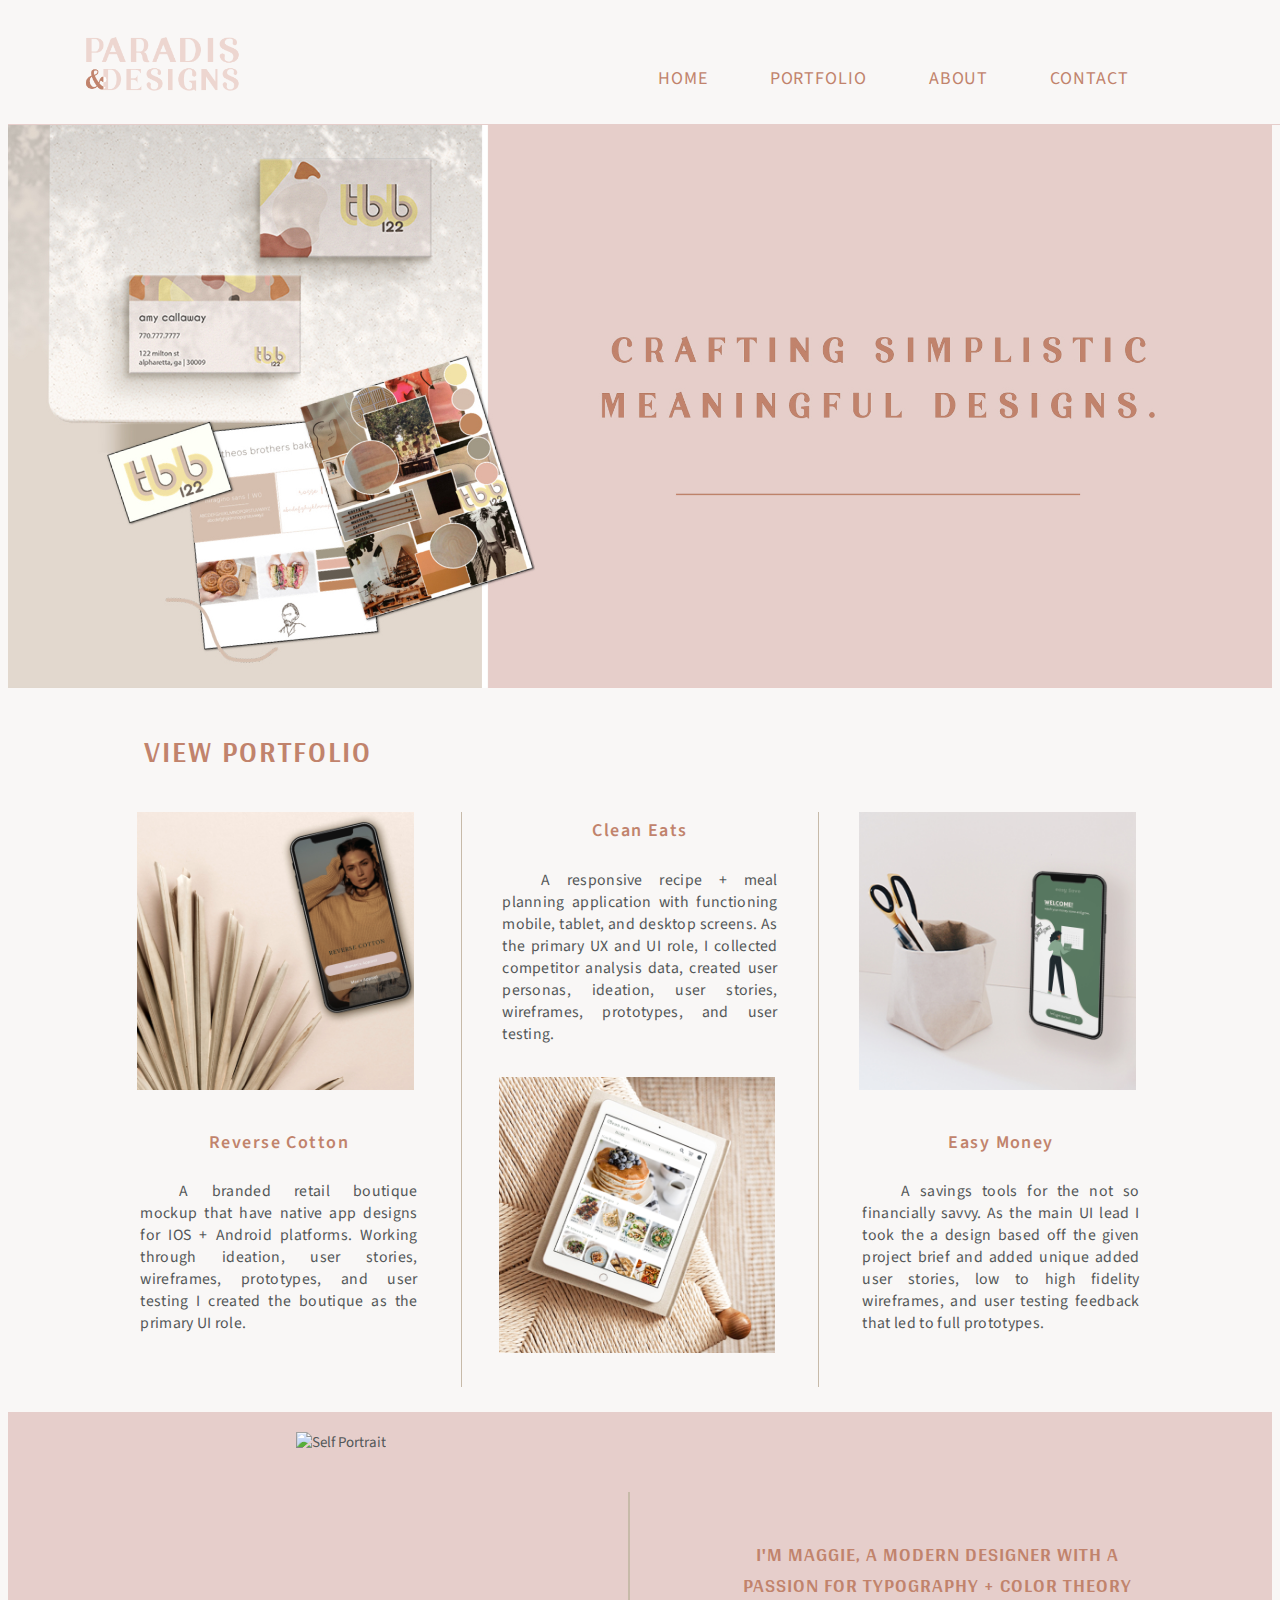
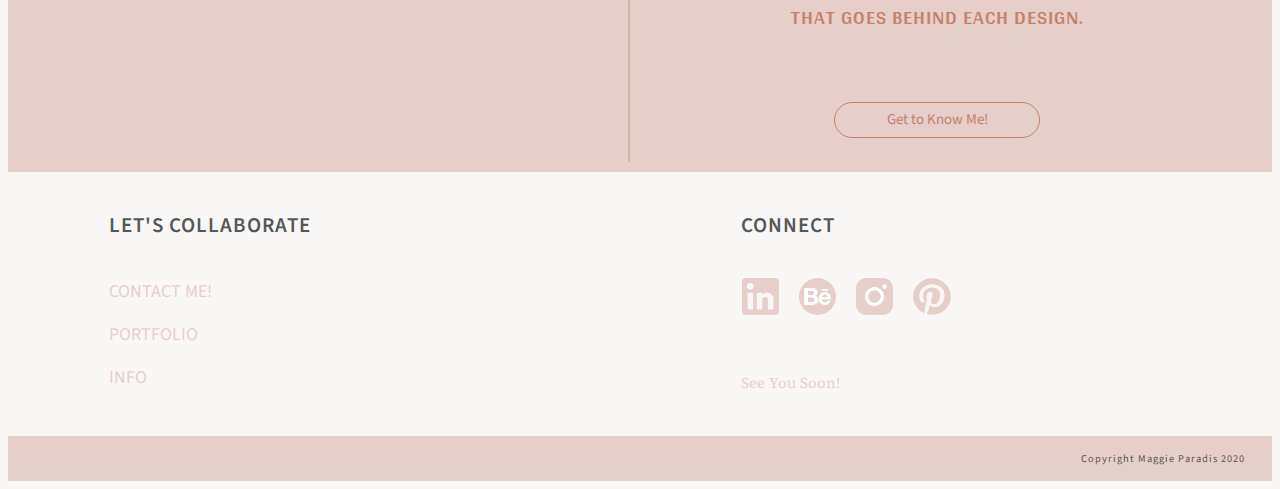
==== commit 97777eb6: "error corrections" ====
--- a/index.html
+++ b/index.html
@@ -26,7 +26,7 @@
 <body>
   <header>
     <div id="logo">
-      <img class="logo" src="img/home/mylogo@x1.png" alt="Maggie Paradis Logo">
+      <a href="index.html" target="_self"><img class="logo" src="img/home/mylogo@x1.png" alt="Maggie Paradis Logo"></a>
     </div>
     <nav class="navtoggle" id="myNavtoggle">
       <ul>
@@ -46,7 +46,7 @@
       </picture>
     </div>
     <div id="work">
-      <a class="h2" href="portfolio.html"><h1>View Portfolio</h1></a>
+      <div class="h2"><a href="portfolio.html" target="_self"><h1>View Portfolio</h1></a></div>
       <div class="row">
         <div class="col-md-4">
           <div class="container">
@@ -58,7 +58,7 @@
               <h4>Reverse Cotton</h4>
             </a>
             <p>
-              A branded retail boutique mockup that has native app designs for
+              A branded retail boutique mockup that have native app designs for
               IOS + Android platforms. Working through ideation, user stories, wireframes, prototypes, and user testing I created the boutique as the primary UI role.
             </p>
           </div>
--- a/css/style.css
+++ b/css/style.css
@@ -407,7 +407,7 @@
   text-decoration: underline;
   /* Underlining when hovering over a link */
 }
-.h2 a:hover >a:hover {
+.h2 a:hover {
   text-decoration: none;
 }
 .button {
